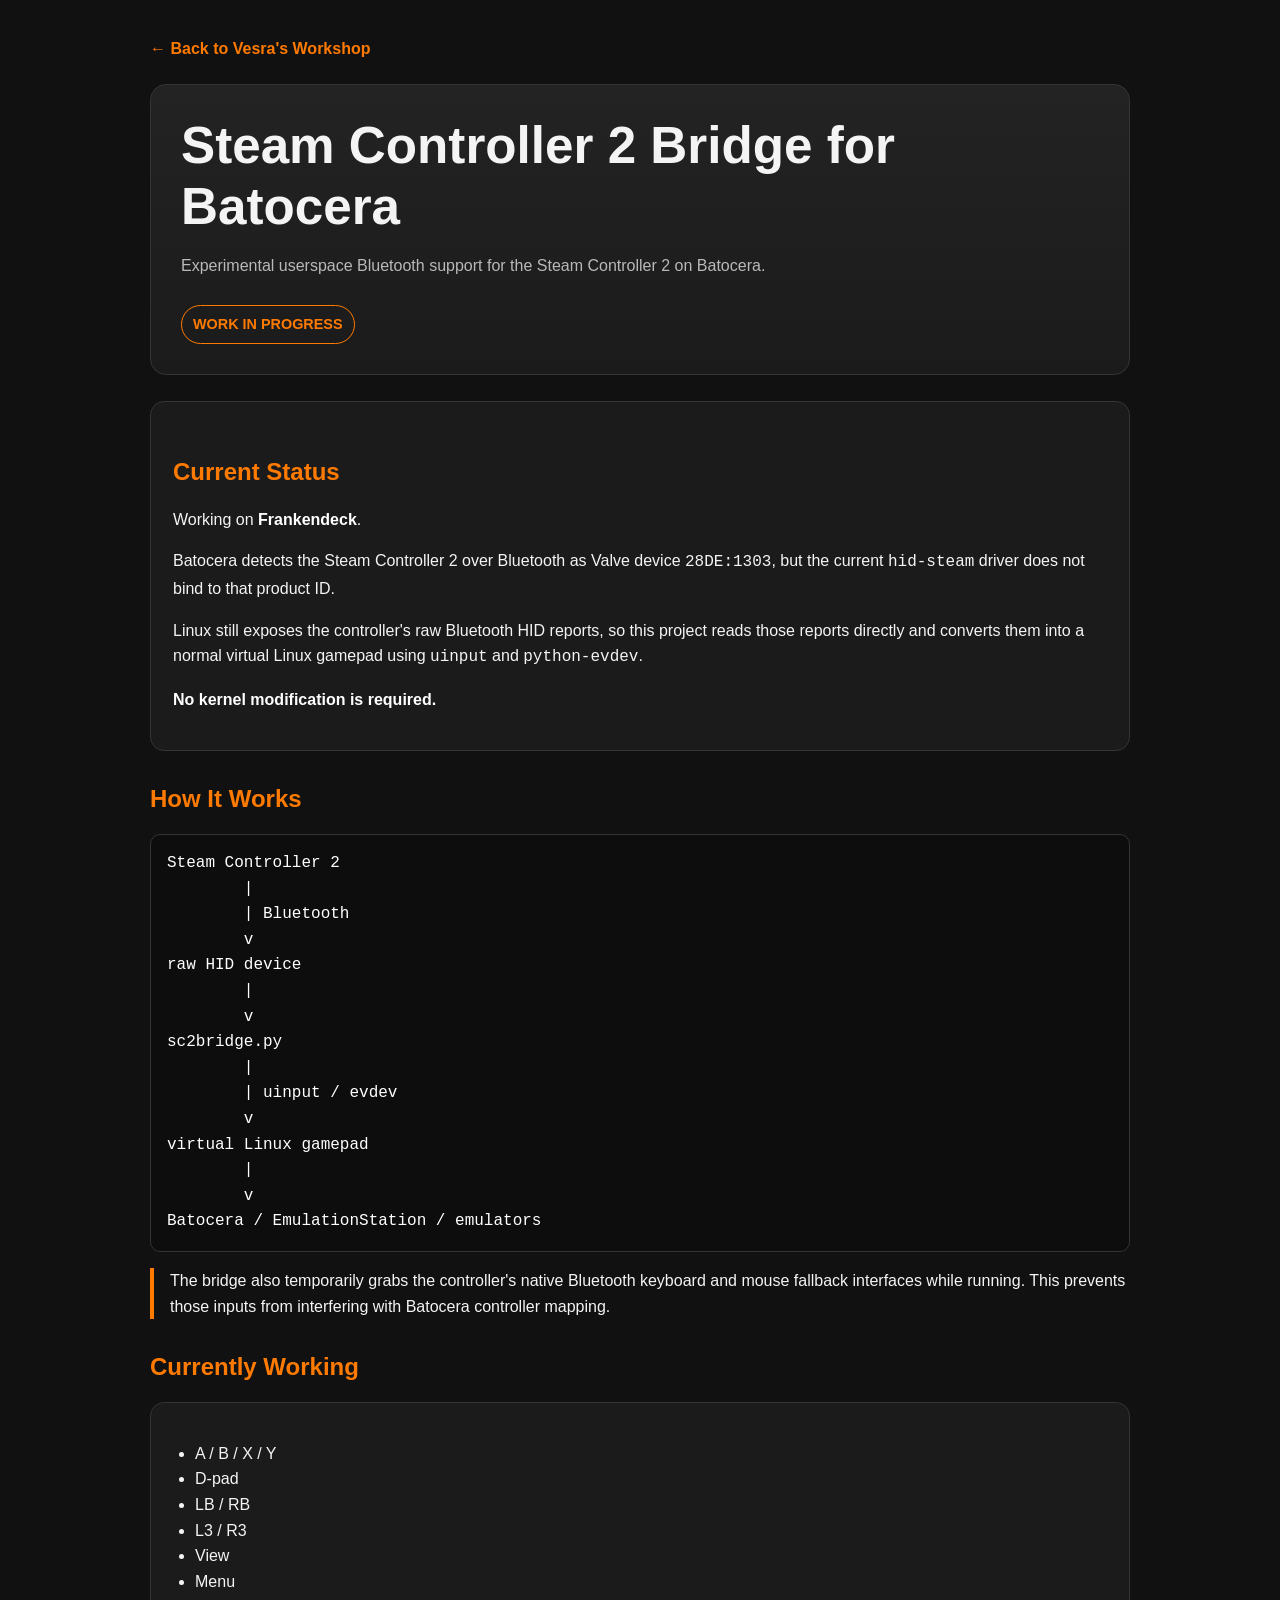
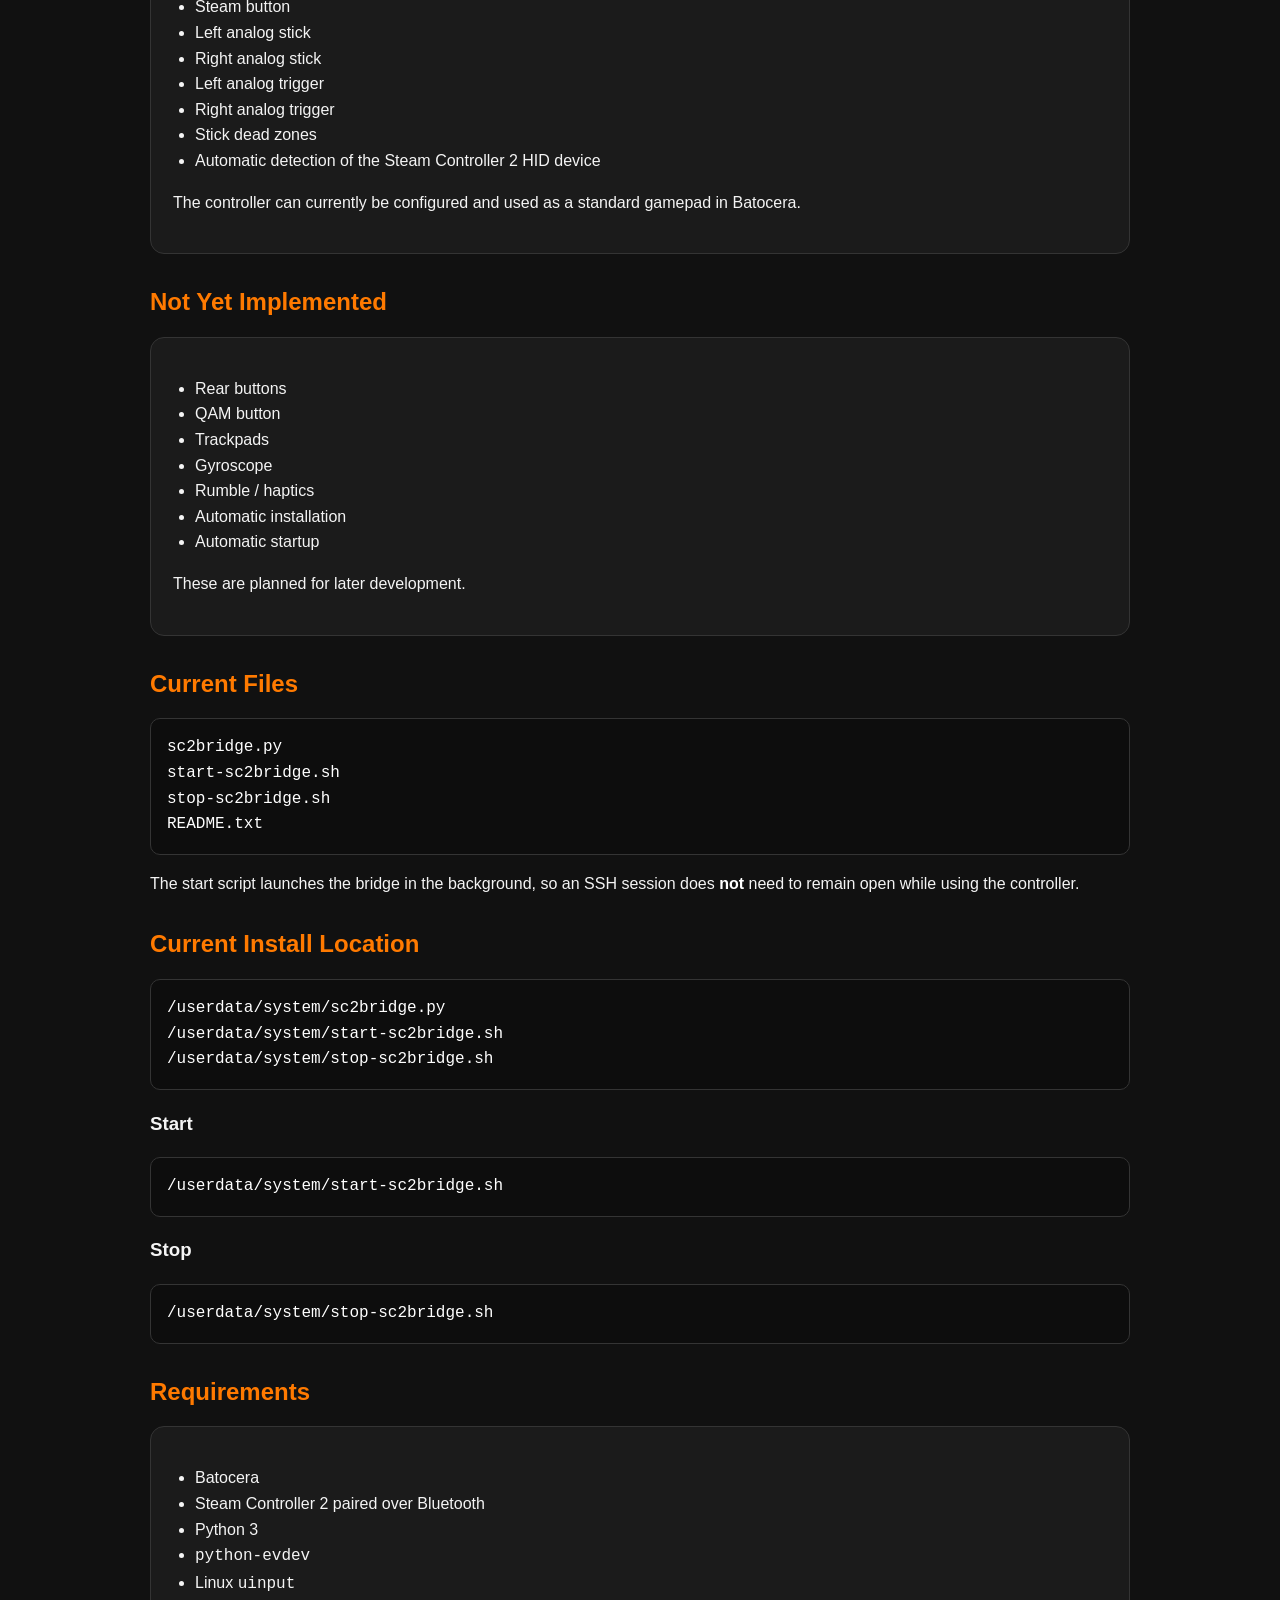
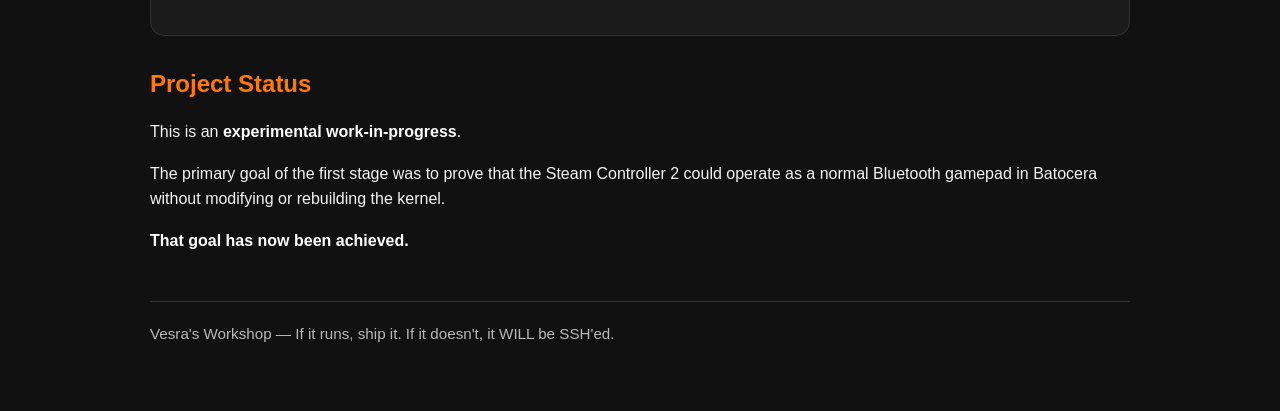
==== guides/steam-controller-2-bridge.html @ 899da5ed "Add files via upload sc2b guide added" ====
<!DOCTYPE html>
<html lang="en">
<head>
  <meta charset="UTF-8">
  <meta name="viewport" content="width=device-width, initial-scale=1.0">
  <title>Steam Controller 2 Bridge for Batocera | Vesra's Workshop</title>
  <meta name="description" content="Experimental userspace Bluetooth support for the Steam Controller 2 on Batocera.">
  <style>
    :root {
      --bg: #111;
      --panel: #1b1b1b;
      --panel2: #232323;
      --text: #f4f4f4;
      --muted: #b9b9b9;
      --accent: #ff7a00;
      --border: #343434;
      --code: #0d0d0d;
    }

    * { box-sizing: border-box; }

    body {
      margin: 0;
      background: var(--bg);
      color: var(--text);
      font-family: Arial, Helvetica, sans-serif;
      line-height: 1.6;
    }

    .wrap {
      width: min(100% - 32px, 980px);
      margin: 0 auto;
      padding: 36px 0 64px;
    }

    .back {
      display: inline-block;
      margin-bottom: 22px;
      color: var(--accent);
      text-decoration: none;
      font-weight: 700;
    }

    .back:hover { text-decoration: underline; }

    .hero {
      background: linear-gradient(180deg, var(--panel2), var(--panel));
      border: 1px solid var(--border);
      border-radius: 16px;
      padding: 30px;
      margin-bottom: 26px;
    }

    h1, h2 { line-height: 1.2; }

    h1 {
      margin: 0 0 10px;
      font-size: clamp(2rem, 6vw, 3.2rem);
    }

    h2 {
      color: var(--accent);
      margin-top: 34px;
    }

    .status {
      display: inline-block;
      margin-top: 10px;
      padding: 7px 11px;
      border: 1px solid var(--accent);
      border-radius: 999px;
      color: var(--accent);
      font-weight: 700;
      font-size: .9rem;
    }

    .muted { color: var(--muted); }

    .card {
      background: var(--panel);
      border: 1px solid var(--border);
      border-radius: 14px;
      padding: 22px;
      margin: 18px 0;
    }

    ul { padding-left: 22px; }

    code {
      font-family: Consolas, "Liberation Mono", monospace;
    }

    pre {
      overflow-x: auto;
      background: var(--code);
      border: 1px solid var(--border);
      border-radius: 10px;
      padding: 16px;
      color: #fff;
    }

    .note {
      border-left: 4px solid var(--accent);
      padding-left: 16px;
    }

    footer {
      margin-top: 48px;
      color: var(--muted);
      font-size: .95rem;
      border-top: 1px solid var(--border);
      padding-top: 20px;
    }

    strong { color: #fff; }
  </style>
</head>
<body>
  <main class="wrap">
    <a class="back" href="../index.html">&larr; Back to Vesra's Workshop</a>

    <section class="hero">
      <h1>Steam Controller 2 Bridge for Batocera</h1>
      <p class="muted">
        Experimental userspace Bluetooth support for the Steam Controller 2 on Batocera.
      </p>
      <span class="status">WORK IN PROGRESS</span>
    </section>

    <section class="card">
      <h2>Current Status</h2>
      <p>
        Working on <strong>Frankendeck</strong>.
      </p>
      <p>
        Batocera detects the Steam Controller 2 over Bluetooth as Valve device
        <code>28DE:1303</code>, but the current <code>hid-steam</code> driver does not
        bind to that product ID.
      </p>
      <p>
        Linux still exposes the controller's raw Bluetooth HID reports, so this project
        reads those reports directly and converts them into a normal virtual Linux
        gamepad using <code>uinput</code> and <code>python-evdev</code>.
      </p>
      <p><strong>No kernel modification is required.</strong></p>
    </section>

    <h2>How It Works</h2>
    <pre><code>Steam Controller 2
        |
        | Bluetooth
        v
raw HID device
        |
        v
sc2bridge.py
        |
        | uinput / evdev
        v
virtual Linux gamepad
        |
        v
Batocera / EmulationStation / emulators</code></pre>

    <p class="note">
      The bridge also temporarily grabs the controller's native Bluetooth keyboard
      and mouse fallback interfaces while running. This prevents those inputs from
      interfering with Batocera controller mapping.
    </p>

    <h2>Currently Working</h2>
    <div class="card">
      <ul>
        <li>A / B / X / Y</li>
        <li>D-pad</li>
        <li>LB / RB</li>
        <li>L3 / R3</li>
        <li>View</li>
        <li>Menu</li>
        <li>Steam button</li>
        <li>Left analog stick</li>
        <li>Right analog stick</li>
        <li>Left analog trigger</li>
        <li>Right analog trigger</li>
        <li>Stick dead zones</li>
        <li>Automatic detection of the Steam Controller 2 HID device</li>
      </ul>
      <p>
        The controller can currently be configured and used as a standard gamepad in Batocera.
      </p>
    </div>

    <h2>Not Yet Implemented</h2>
    <div class="card">
      <ul>
        <li>Rear buttons</li>
        <li>QAM button</li>
        <li>Trackpads</li>
        <li>Gyroscope</li>
        <li>Rumble / haptics</li>
        <li>Automatic installation</li>
        <li>Automatic startup</li>
      </ul>
      <p>These are planned for later development.</p>
    </div>

    <h2>Current Files</h2>
    <pre><code>sc2bridge.py
start-sc2bridge.sh
stop-sc2bridge.sh
README.txt</code></pre>

    <p>
      The start script launches the bridge in the background, so an SSH session does
      <strong>not</strong> need to remain open while using the controller.
    </p>

    <h2>Current Install Location</h2>
    <pre><code>/userdata/system/sc2bridge.py
/userdata/system/start-sc2bridge.sh
/userdata/system/stop-sc2bridge.sh</code></pre>

    <h3>Start</h3>
    <pre><code>/userdata/system/start-sc2bridge.sh</code></pre>

    <h3>Stop</h3>
    <pre><code>/userdata/system/stop-sc2bridge.sh</code></pre>

    <h2>Requirements</h2>
    <div class="card">
      <ul>
        <li>Batocera</li>
        <li>Steam Controller 2 paired over Bluetooth</li>
        <li>Python 3</li>
        <li><code>python-evdev</code></li>
        <li>Linux <code>uinput</code></li>
      </ul>
    </div>

    <h2>Project Status</h2>
    <p>
      This is an <strong>experimental work-in-progress</strong>.
    </p>
    <p>
      The primary goal of the first stage was to prove that the Steam Controller 2 could
      operate as a normal Bluetooth gamepad in Batocera without modifying or rebuilding
      the kernel.
    </p>
    <p><strong>That goal has now been achieved.</strong></p>

    <footer>
      Vesra's Workshop &mdash; If it runs, ship it. If it doesn't, it WILL be SSH'ed.
    </footer>
  </main>
</body>
</html>
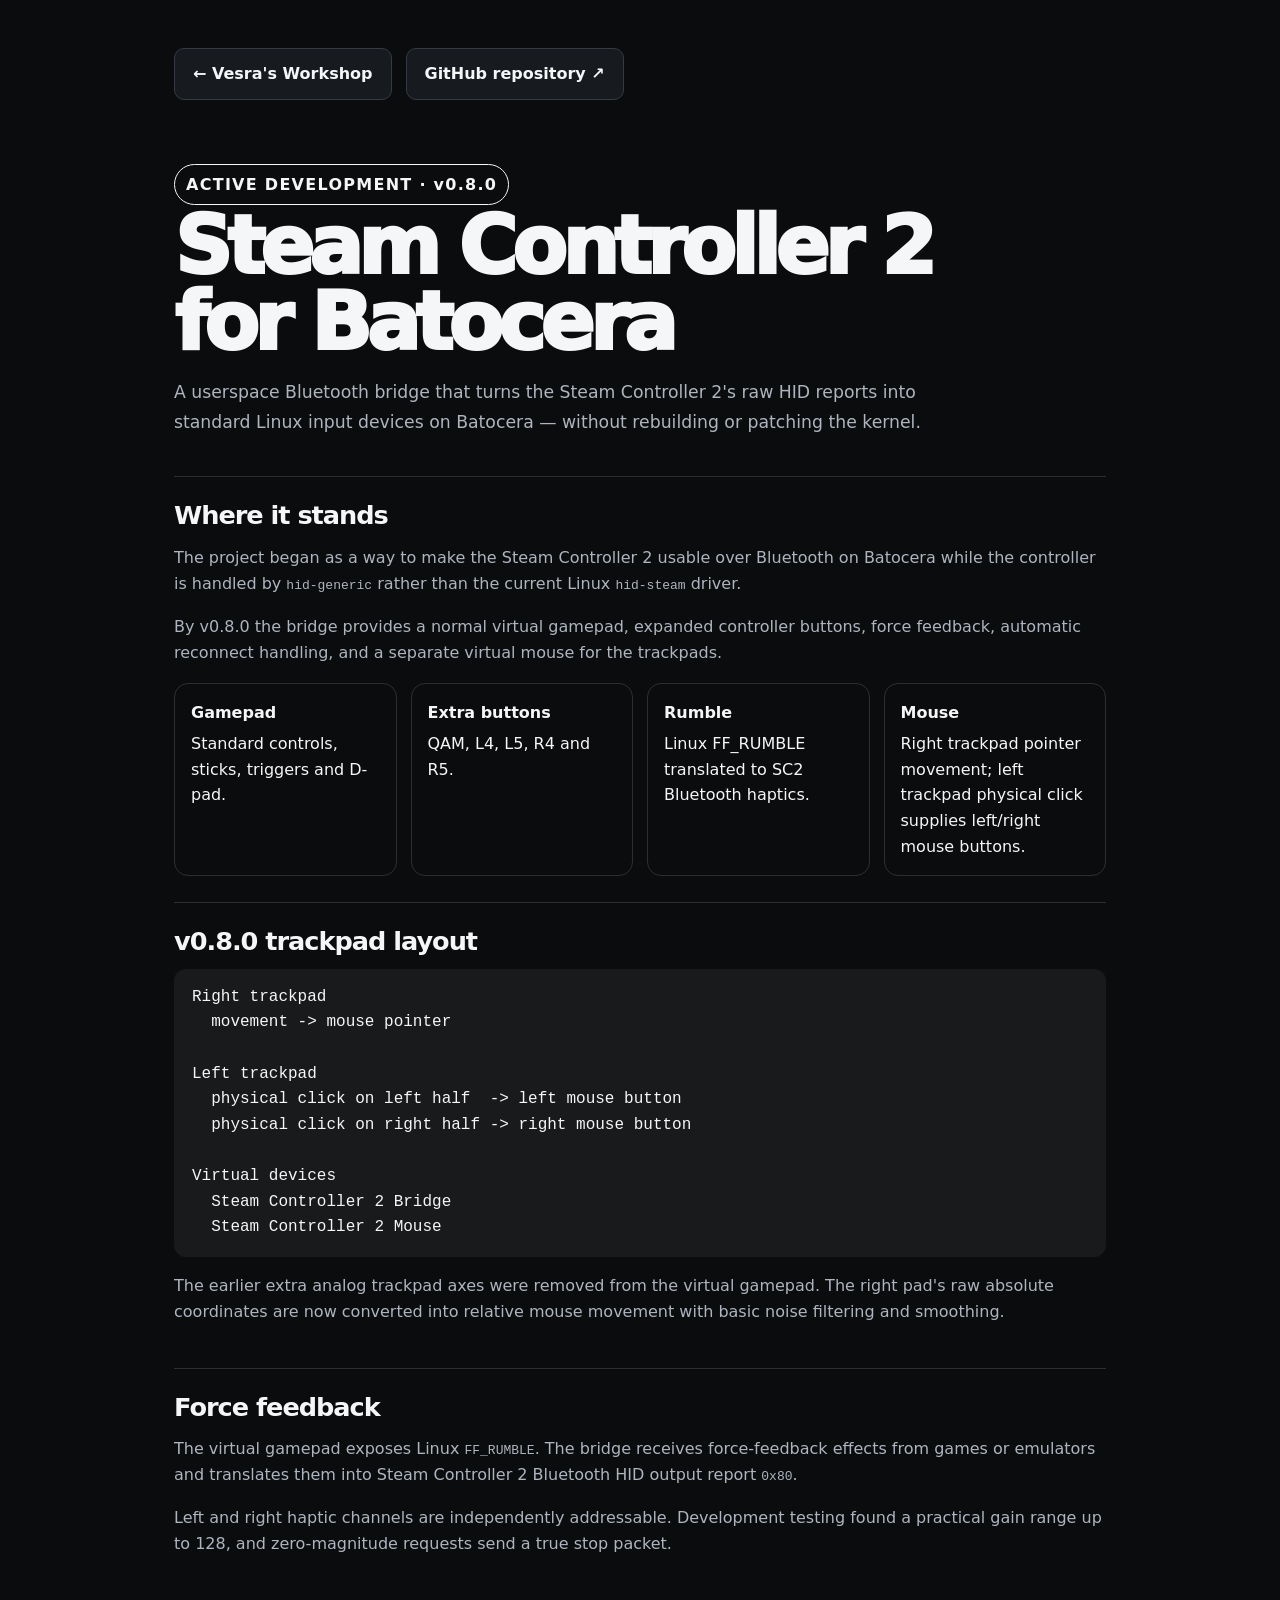
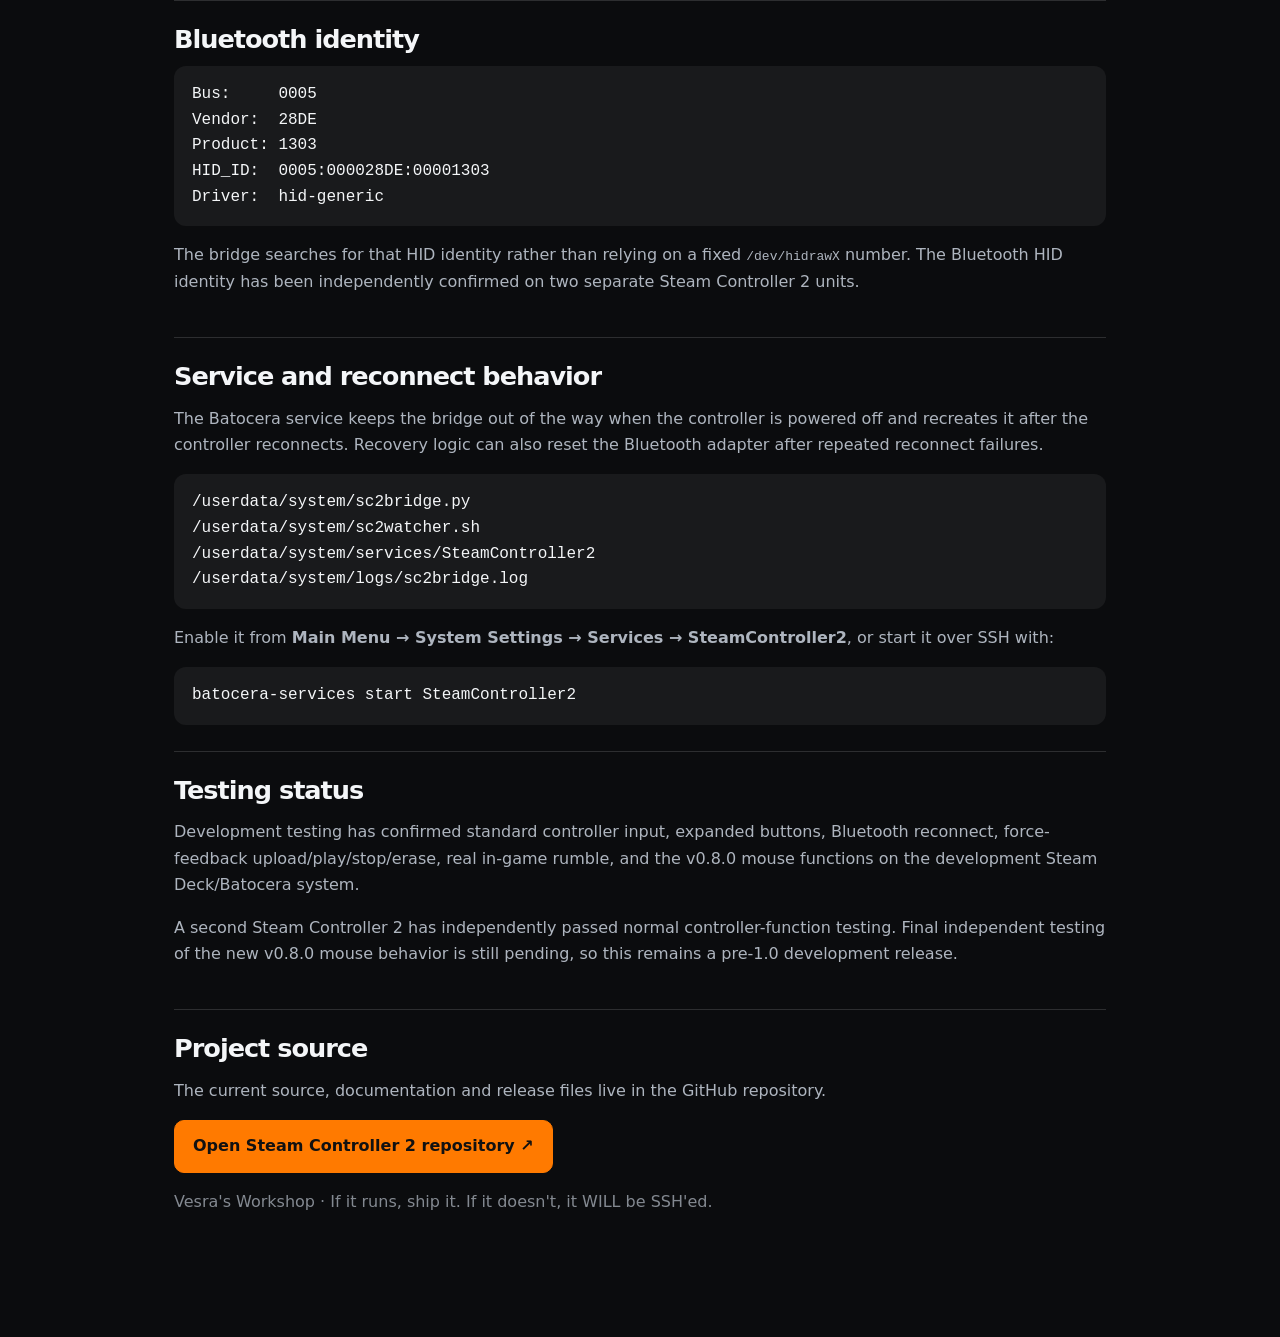
==== commit 3b589148: "fixed sc2 guide" ====
--- a/guides/steam-controller-2-bridge.html
+++ b/guides/steam-controller-2-bridge.html
@@ -1,256 +1,112 @@
-<!DOCTYPE html>
+<!doctype html>
 <html lang="en">
 <head>
-  <meta charset="UTF-8">
-  <meta name="viewport" content="width=device-width, initial-scale=1.0">
-  <title>Steam Controller 2 Bridge for Batocera | Vesra's Workshop</title>
-  <meta name="description" content="Experimental userspace Bluetooth support for the Steam Controller 2 on Batocera.">
+  <meta charset="utf-8">
+  <meta name="viewport" content="width=device-width, initial-scale=1">
+  <meta name="description" content="Steam Controller 2 for Batocera — v0.8.0 project progress from Vesra's Workshop.">
+  <meta name="theme-color" content="#0b0c0e">
+  <title>Steam Controller 2 for Batocera — Vesra's Workshop</title>
+  <link rel="stylesheet" href="../styles.css">
   <style>
-    :root {
-      --bg: #111;
-      --panel: #1b1b1b;
-      --panel2: #232323;
-      --text: #f4f4f4;
-      --muted: #b9b9b9;
-      --accent: #ff7a00;
-      --border: #343434;
-      --code: #0d0d0d;
-    }
-
-    * { box-sizing: border-box; }
-
-    body {
-      margin: 0;
-      background: var(--bg);
-      color: var(--text);
-      font-family: Arial, Helvetica, sans-serif;
-      line-height: 1.6;
-    }
-
-    .wrap {
-      width: min(100% - 32px, 980px);
-      margin: 0 auto;
-      padding: 36px 0 64px;
-    }
-
-    .back {
-      display: inline-block;
-      margin-bottom: 22px;
-      color: var(--accent);
-      text-decoration: none;
-      font-weight: 700;
-    }
-
-    .back:hover { text-decoration: underline; }
-
-    .hero {
-      background: linear-gradient(180deg, var(--panel2), var(--panel));
-      border: 1px solid var(--border);
-      border-radius: 16px;
-      padding: 30px;
-      margin-bottom: 26px;
-    }
-
-    h1, h2 { line-height: 1.2; }
-
-    h1 {
-      margin: 0 0 10px;
-      font-size: clamp(2rem, 6vw, 3.2rem);
-    }
-
-    h2 {
-      color: var(--accent);
-      margin-top: 34px;
-    }
-
-    .status {
-      display: inline-block;
-      margin-top: 10px;
-      padding: 7px 11px;
-      border: 1px solid var(--accent);
-      border-radius: 999px;
-      color: var(--accent);
-      font-weight: 700;
-      font-size: .9rem;
-    }
-
-    .muted { color: var(--muted); }
-
-    .card {
-      background: var(--panel);
-      border: 1px solid var(--border);
-      border-radius: 14px;
-      padding: 22px;
-      margin: 18px 0;
-    }
-
-    ul { padding-left: 22px; }
-
-    code {
-      font-family: Consolas, "Liberation Mono", monospace;
-    }
-
-    pre {
-      overflow-x: auto;
-      background: var(--code);
-      border: 1px solid var(--border);
-      border-radius: 10px;
-      padding: 16px;
-      color: #fff;
-    }
-
-    .note {
-      border-left: 4px solid var(--accent);
-      padding-left: 16px;
-    }
-
-    footer {
-      margin-top: 48px;
-      color: var(--muted);
-      font-size: .95rem;
-      border-top: 1px solid var(--border);
-      padding-top: 20px;
-    }
-
-    strong { color: #fff; }
+    .guide-wrap{max-width:980px;margin:0 auto;padding:48px 24px 80px}
+    .guide-top{display:flex;gap:14px;flex-wrap:wrap;margin-bottom:28px}
+    .guide-top a{text-decoration:none}
+    .guide-hero{padding:36px 0 22px}
+    .guide-hero h1{margin:.25rem 0 1rem;font-size:clamp(2.2rem,7vw,5rem);line-height:.95}
+    .guide-hero p{max-width:760px;font-size:1.08rem;line-height:1.7}
+    .version-pill{display:inline-block;padding:7px 11px;border:1px solid currentColor;border-radius:999px;font-weight:700;letter-spacing:.08em}
+    .guide-section{padding:26px 0;border-top:1px solid rgba(255,255,255,.14)}
+    .guide-section h2{margin:0 0 14px;font-size:1.6rem}
+    .guide-section h3{margin:22px 0 8px}
+    .guide-section p,.guide-section li{line-height:1.65}
+    .guide-section ul{padding-left:1.2rem}
+    .codebox{padding:16px 18px;border-radius:12px;background:rgba(255,255,255,.06);overflow:auto;font-family:ui-monospace,SFMono-Regular,Menlo,Consolas,monospace;white-space:pre-wrap}
+    .status-grid{display:grid;grid-template-columns:repeat(auto-fit,minmax(220px,1fr));gap:14px;margin-top:16px}
+    .status-card{padding:16px;border:1px solid rgba(255,255,255,.14);border-radius:14px}
+    .status-card strong{display:block;margin-bottom:6px}
+    .muted{opacity:.74}
   </style>
 </head>
 <body>
-  <main class="wrap">
-    <a class="back" href="../index.html">&larr; Back to Vesra's Workshop</a>
+  <main class="guide-wrap">
+    <div class="guide-top">
+      <a class="button" href="../index.html">← Vesra's Workshop</a>
+      <a class="button" href="https://github.com/Vesra-g94/Steam-Controller-2-for-batocera" target="_blank" rel="noopener">GitHub repository ↗</a>
+    </div>
 
-    <section class="hero">
-      <h1>Steam Controller 2 Bridge for Batocera</h1>
-      <p class="muted">
-        Experimental userspace Bluetooth support for the Steam Controller 2 on Batocera.
-      </p>
-      <span class="status">WORK IN PROGRESS</span>
+    <header class="guide-hero">
+      <span class="version-pill">ACTIVE DEVELOPMENT · v0.8.0</span>
+      <h1>Steam Controller 2<br>for Batocera</h1>
+      <p>A userspace Bluetooth bridge that turns the Steam Controller 2's raw HID reports into standard Linux input devices on Batocera — without rebuilding or patching the kernel.</p>
+    </header>
+
+    <section class="guide-section">
+      <h2>Where it stands</h2>
+      <p>The project began as a way to make the Steam Controller 2 usable over Bluetooth on Batocera while the controller is handled by <code>hid-generic</code> rather than the current Linux <code>hid-steam</code> driver.</p>
+      <p>By v0.8.0 the bridge provides a normal virtual gamepad, expanded controller buttons, force feedback, automatic reconnect handling, and a separate virtual mouse for the trackpads.</p>
+
+      <div class="status-grid">
+        <div class="status-card"><strong>Gamepad</strong>Standard controls, sticks, triggers and D-pad.</div>
+        <div class="status-card"><strong>Extra buttons</strong>QAM, L4, L5, R4 and R5.</div>
+        <div class="status-card"><strong>Rumble</strong>Linux FF_RUMBLE translated to SC2 Bluetooth haptics.</div>
+        <div class="status-card"><strong>Mouse</strong>Right trackpad pointer movement; left trackpad physical click supplies left/right mouse buttons.</div>
+      </div>
     </section>
 
-    <section class="card">
-      <h2>Current Status</h2>
-      <p>
-        Working on <strong>Frankendeck</strong>.
-      </p>
-      <p>
-        Batocera detects the Steam Controller 2 over Bluetooth as Valve device
-        <code>28DE:1303</code>, but the current <code>hid-steam</code> driver does not
-        bind to that product ID.
-      </p>
-      <p>
-        Linux still exposes the controller's raw Bluetooth HID reports, so this project
-        reads those reports directly and converts them into a normal virtual Linux
-        gamepad using <code>uinput</code> and <code>python-evdev</code>.
-      </p>
-      <p><strong>No kernel modification is required.</strong></p>
+    <section class="guide-section">
+      <h2>v0.8.0 trackpad layout</h2>
+      <div class="codebox">Right trackpad
+  movement -> mouse pointer
+
+Left trackpad
+  physical click on left half  -> left mouse button
+  physical click on right half -> right mouse button
+
+Virtual devices
+  Steam Controller 2 Bridge
+  Steam Controller 2 Mouse</div>
+      <p>The earlier extra analog trackpad axes were removed from the virtual gamepad. The right pad's raw absolute coordinates are now converted into relative mouse movement with basic noise filtering and smoothing.</p>
     </section>
 
-    <h2>How It Works</h2>
-    <pre><code>Steam Controller 2
-        |
-        | Bluetooth
-        v
-raw HID device
-        |
-        v
-sc2bridge.py
-        |
-        | uinput / evdev
-        v
-virtual Linux gamepad
-        |
-        v
-Batocera / EmulationStation / emulators</code></pre>
+    <section class="guide-section">
+      <h2>Force feedback</h2>
+      <p>The virtual gamepad exposes Linux <code>FF_RUMBLE</code>. The bridge receives force-feedback effects from games or emulators and translates them into Steam Controller 2 Bluetooth HID output report <code>0x80</code>.</p>
+      <p>Left and right haptic channels are independently addressable. Development testing found a practical gain range up to 128, and zero-magnitude requests send a true stop packet.</p>
+    </section>
 
-    <p class="note">
-      The bridge also temporarily grabs the controller's native Bluetooth keyboard
-      and mouse fallback interfaces while running. This prevents those inputs from
-      interfering with Batocera controller mapping.
-    </p>
+    <section class="guide-section">
+      <h2>Bluetooth identity</h2>
+      <div class="codebox">Bus:     0005
+Vendor:  28DE
+Product: 1303
+HID_ID:  0005:000028DE:00001303
+Driver:  hid-generic</div>
+      <p>The bridge searches for that HID identity rather than relying on a fixed <code>/dev/hidrawX</code> number. The Bluetooth HID identity has been independently confirmed on two separate Steam Controller 2 units.</p>
+    </section>
 
-    <h2>Currently Working</h2>
-    <div class="card">
-      <ul>
-        <li>A / B / X / Y</li>
-        <li>D-pad</li>
-        <li>LB / RB</li>
-        <li>L3 / R3</li>
-        <li>View</li>
-        <li>Menu</li>
-        <li>Steam button</li>
-        <li>Left analog stick</li>
-        <li>Right analog stick</li>
-        <li>Left analog trigger</li>
-        <li>Right analog trigger</li>
-        <li>Stick dead zones</li>
-        <li>Automatic detection of the Steam Controller 2 HID device</li>
-      </ul>
-      <p>
-        The controller can currently be configured and used as a standard gamepad in Batocera.
-      </p>
-    </div>
+    <section class="guide-section">
+      <h2>Service and reconnect behavior</h2>
+      <p>The Batocera service keeps the bridge out of the way when the controller is powered off and recreates it after the controller reconnects. Recovery logic can also reset the Bluetooth adapter after repeated reconnect failures.</p>
+      <div class="codebox">/userdata/system/sc2bridge.py
+/userdata/system/sc2watcher.sh
+/userdata/system/services/SteamController2
+/userdata/system/logs/sc2bridge.log</div>
+      <p>Enable it from <strong>Main Menu → System Settings → Services → SteamController2</strong>, or start it over SSH with:</p>
+      <div class="codebox">batocera-services start SteamController2</div>
+    </section>
 
-    <h2>Not Yet Implemented</h2>
-    <div class="card">
-      <ul>
-        <li>Rear buttons</li>
-        <li>QAM button</li>
-        <li>Trackpads</li>
-        <li>Gyroscope</li>
-        <li>Rumble / haptics</li>
-        <li>Automatic installation</li>
-        <li>Automatic startup</li>
-      </ul>
-      <p>These are planned for later development.</p>
-    </div>
+    <section class="guide-section">
+      <h2>Testing status</h2>
+      <p>Development testing has confirmed standard controller input, expanded buttons, Bluetooth reconnect, force-feedback upload/play/stop/erase, real in-game rumble, and the v0.8.0 mouse functions on the development Steam Deck/Batocera system.</p>
+      <p>A second Steam Controller 2 has independently passed normal controller-function testing. Final independent testing of the new v0.8.0 mouse behavior is still pending, so this remains a pre-1.0 development release.</p>
+    </section>
 
-    <h2>Current Files</h2>
-    <pre><code>sc2bridge.py
-start-sc2bridge.sh
-stop-sc2bridge.sh
-README.txt</code></pre>
-
-    <p>
-      The start script launches the bridge in the background, so an SSH session does
-      <strong>not</strong> need to remain open while using the controller.
-    </p>
-
-    <h2>Current Install Location</h2>
-    <pre><code>/userdata/system/sc2bridge.py
-/userdata/system/start-sc2bridge.sh
-/userdata/system/stop-sc2bridge.sh</code></pre>
-
-    <h3>Start</h3>
-    <pre><code>/userdata/system/start-sc2bridge.sh</code></pre>
-
-    <h3>Stop</h3>
-    <pre><code>/userdata/system/stop-sc2bridge.sh</code></pre>
-
-    <h2>Requirements</h2>
-    <div class="card">
-      <ul>
-        <li>Batocera</li>
-        <li>Steam Controller 2 paired over Bluetooth</li>
-        <li>Python 3</li>
-        <li><code>python-evdev</code></li>
-        <li>Linux <code>uinput</code></li>
-      </ul>
-    </div>
-
-    <h2>Project Status</h2>
-    <p>
-      This is an <strong>experimental work-in-progress</strong>.
-    </p>
-    <p>
-      The primary goal of the first stage was to prove that the Steam Controller 2 could
-      operate as a normal Bluetooth gamepad in Batocera without modifying or rebuilding
-      the kernel.
-    </p>
-    <p><strong>That goal has now been achieved.</strong></p>
-
-    <footer>
-      Vesra's Workshop &mdash; If it runs, ship it. If it doesn't, it WILL be SSH'ed.
-    </footer>
+    <section class="guide-section">
+      <h2>Project source</h2>
+      <p>The current source, documentation and release files live in the GitHub repository.</p>
+      <p><a class="button primary" href="https://github.com/Vesra-g94/Steam-Controller-2-for-batocera" target="_blank" rel="noopener">Open Steam Controller 2 repository ↗</a></p>
+      <p class="muted">Vesra's Workshop · If it runs, ship it. If it doesn't, it WILL be SSH'ed.</p>
+    </section>
   </main>
 </body>
 </html>
--- a/styles.css
+++ b/styles.css
@@ -0,0 +1,412 @@
+:root {
+  --bg: #0b0c0e;
+  --bg2: #111317;
+  --panel: #181b20;
+  --line: #2a2f37;
+  --text: #f4f6f8;
+  --muted: #aeb5bf;
+  --muted2: #7c8490;
+  --orange: #ff7a00;
+  --orange2: #ff9b3d;
+  --max: 1120px;
+}
+
+* { box-sizing: border-box; }
+html { scroll-behavior: smooth; }
+body {
+  margin: 0;
+  font-family: Inter, ui-sans-serif, system-ui, -apple-system, BlinkMacSystemFont, "Segoe UI", sans-serif;
+  color: var(--text);
+  background: var(--bg);
+  line-height: 1.6;
+}
+a { color: inherit; text-decoration: none; }
+.wrap { width: min(calc(100% - 40px), var(--max)); margin: 0 auto; }
+
+.hero {
+  min-height: 92vh;
+  position: relative;
+  overflow: hidden;
+  background:
+    radial-gradient(circle at 77% 28%, rgba(255,122,0,.20), transparent 28%),
+    linear-gradient(135deg, #090a0c 0%, #101216 60%, #17120d 100%);
+  border-bottom: 1px solid var(--line);
+}
+.nav {
+  min-height: 76px;
+  display: flex;
+  align-items: center;
+  justify-content: space-between;
+  position: relative;
+  z-index: 2;
+}
+.brand { font-weight: 900; letter-spacing: .075em; display: inline-flex; align-items: center; gap: 10px; }
+.brand-logo {
+  width: 44px;
+  height: 44px;
+  object-fit: contain;
+  border-radius: 10px;
+  filter: drop-shadow(0 0 10px rgba(255,122,0,.2));
+}
+.navlinks { display: flex; gap: 26px; color: var(--muted); font-weight: 650; }
+.navlinks a:hover { color: var(--orange); }
+.hero-grid {
+  min-height: calc(92vh - 76px);
+  display: grid;
+  grid-template-columns: 1.15fr .85fr;
+  align-items: center;
+  gap: 40px;
+  position: relative;
+  z-index: 1;
+  padding: 40px 0 110px;
+}
+.hero-content {
+  display: flex;
+  flex-direction: column;
+  justify-content: center;
+  align-items: flex-start;
+}
+.hero-logo-wrap {
+  display: flex;
+  align-items: center;
+  justify-content: center;
+  min-height: 480px;
+}
+.hero-logo {
+  width: min(100%, 520px);
+  height: auto;
+  object-fit: contain;
+  filter: drop-shadow(0 18px 40px rgba(0,0,0,.55)) drop-shadow(0 0 28px rgba(255,122,0,.15));
+}
+.eyebrow {
+  color: var(--orange);
+  letter-spacing: .16em;
+  font-weight: 850;
+  font-size: .78rem;
+  margin: 0 0 14px;
+}
+h1 {
+  font-size: clamp(4rem, 10vw, 8.8rem);
+  line-height: .83;
+  margin: 0;
+  letter-spacing: -.065em;
+  font-weight: 1000;
+}
+h1 span { color: var(--orange); }
+.tagline {
+  margin: 32px 0 0;
+  font-size: clamp(1.05rem, 2vw, 1.5rem);
+  color: #d8dde4;
+}
+.tagline strong { color: #fff; }
+.actions { display: flex; gap: 12px; margin-top: 34px; flex-wrap: wrap; }
+.actions.compact { margin-top: 24px; }
+.button {
+  display: inline-flex;
+  align-items: center;
+  justify-content: center;
+  padding: 12px 18px;
+  border: 1px solid #353a43;
+  border-radius: 10px;
+  font-weight: 800;
+  background: #171a1f;
+  transition: transform .16s ease, border-color .16s ease, background .16s ease;
+}
+.button:hover { border-color: #59616d; transform: translateY(-2px); }
+.button.primary { background: var(--orange); color: #111; border-color: var(--orange); }
+.button.primary:hover { background: var(--orange2); }
+.scroll-cue {
+  position: absolute;
+  z-index: 2;
+  left: 50%;
+  bottom: 22px;
+  transform: translateX(-50%);
+  width: 38px;
+  height: 38px;
+  display: grid;
+  place-items: center;
+  border: 1px solid var(--line);
+  border-radius: 50%;
+  color: var(--muted);
+}
+
+.section { padding: 92px 0; }
+.section-dark { background: var(--bg2); border-top: 1px solid var(--line); border-bottom: 1px solid var(--line); }
+.section-heading { margin-bottom: 34px; }
+.split-heading { display: flex; justify-content: space-between; align-items: end; gap: 34px; }
+.section-copy { max-width: 460px; margin: 0; }
+h2 { font-size: clamp(2.2rem, 5vw, 4rem); margin: 0; letter-spacing: -.04em; line-height: 1; }
+h3 { margin: 0 0 12px; font-size: 1.28rem; }
+p { color: var(--muted); }
+.grid { display: grid; gap: 18px; }
+.cards { grid-template-columns: repeat(3, 1fr); margin-top: 18px; }
+
+.project-hero {
+  display: grid;
+  grid-template-columns: 1.35fr .65fr;
+  min-height: 370px;
+  background:
+    radial-gradient(circle at 82% 35%, rgba(255,122,0,.20), transparent 34%),
+    linear-gradient(145deg, #1a1d22, #111317);
+  border: 1px solid rgba(255,122,0,.55);
+  border-radius: 20px;
+  overflow: hidden;
+}
+.project-hero-copy { padding: clamp(28px, 5vw, 56px); align-self: center; }
+.project-hero h3 { font-size: clamp(2rem, 4vw, 3.4rem); letter-spacing: -.04em; line-height: 1; }
+.project-hero p { max-width: 680px; }
+.project-mark {
+  display: flex;
+  align-items: center;
+  justify-content: center;
+  font-size: clamp(6rem, 14vw, 11rem);
+  font-weight: 1000;
+  letter-spacing: -.12em;
+  color: rgba(255,255,255,.06);
+  transform: rotate(-6deg);
+}
+.project-mark span { color: rgba(255,122,0,.18); }
+.badge {
+  display: inline-block;
+  background: var(--orange);
+  color: #111;
+  font-size: .7rem;
+  font-weight: 950;
+  padding: 4px 8px;
+  border-radius: 999px;
+  margin-bottom: 18px;
+}
+.project-tags { display: flex; flex-wrap: wrap; gap: 8px; margin-top: 18px; }
+.project-tags span, .mini-badge {
+  padding: 5px 9px;
+  border-radius: 999px;
+  background: #20242a;
+  border: 1px solid #323842;
+  color: #c8ced6;
+  font-size: .72rem;
+  font-weight: 800;
+  letter-spacing: .05em;
+}
+.card, .panel {
+  background: linear-gradient(180deg, #191c21, #14171b);
+  border: 1px solid var(--line);
+  border-radius: 16px;
+  padding: 26px;
+}
+.card { min-height: 240px; display: flex; flex-direction: column; }
+.card p { flex: 1; }
+.card-topline { display: flex; align-items: center; justify-content: space-between; gap: 10px; margin-bottom: 24px; }
+.status { color: var(--orange); font-weight: 850; font-size: .76rem; letter-spacing: .08em; }
+.text-link { color: var(--orange); font-weight: 800; }
+.text-link:hover { color: var(--orange2); }
+.text-muted { color: var(--muted2); font-size: .92rem; }
+
+
+.repo-grid {
+  display: grid;
+  grid-template-columns: repeat(3, 1fr);
+  gap: 18px;
+  margin-top: 18px;
+}
+.repo-card {
+  min-height: 285px;
+  display: flex;
+  flex-direction: column;
+  padding: 28px;
+  background: linear-gradient(180deg, #191c21, #121519);
+  border: 1px solid var(--line);
+  border-radius: 16px;
+  transition: transform .16s ease, border-color .16s ease, background .16s ease;
+}
+.repo-card:hover {
+  transform: translateY(-5px);
+  border-color: rgba(255,122,0,.7);
+  background: linear-gradient(180deg, #1d2025, #15181c);
+}
+.repo-card-top {
+  display: flex;
+  align-items: center;
+  justify-content: space-between;
+  gap: 12px;
+  margin-bottom: 28px;
+}
+.repo-card h3 { font-size: 1.45rem; }
+.repo-card p { flex: 1; margin-bottom: 28px; }
+.repo-footer {
+  display: flex;
+  align-items: center;
+  justify-content: space-between;
+  gap: 12px;
+  color: var(--orange);
+  font-weight: 850;
+}
+.repo-arrow { font-size: 1.2rem; transition: transform .16s ease; }
+.repo-card:hover .repo-arrow { transform: translate(3px,-3px); }
+.github-strip {
+  margin-top: 18px;
+  padding: 24px 26px;
+  display: flex;
+  align-items: center;
+  justify-content: space-between;
+  gap: 28px;
+  background: #0d0f12;
+  border: 1px solid var(--line);
+  border-radius: 16px;
+}
+.github-strip strong { display: block; margin: 12px 0 4px; font-size: 1.08rem; }
+.github-strip p { margin: 0; max-width: 720px; }
+
+.manifesto { border-top: 1px solid var(--line); border-bottom: 1px solid var(--line); background: #08090b; overflow: hidden; }
+.manifesto-inner {
+  min-height: 90px;
+  display: flex;
+  align-items: center;
+  justify-content: space-between;
+  gap: 18px;
+  white-space: nowrap;
+}
+.manifesto p { margin: 0; color: #fff; font-weight: 1000; letter-spacing: .06em; }
+.manifesto span { color: var(--orange); font-weight: 1000; }
+
+.guide-grid { grid-template-columns: repeat(3, 1fr); }
+.panel.numbered { position: relative; overflow: hidden; min-height: 250px; }
+.number {
+  display: block;
+  color: var(--orange);
+  font-weight: 1000;
+  font-size: .82rem;
+  letter-spacing: .1em;
+  margin-bottom: 54px;
+}
+.panel.numbered::after {
+  content: "";
+  position: absolute;
+  width: 130px;
+  height: 130px;
+  border: 24px solid rgba(255,122,0,.035);
+  border-radius: 50%;
+  right: -60px;
+  bottom: -60px;
+}
+
+.download-grid { display: grid; gap: 12px; }
+.download-card {
+  display: grid;
+  grid-template-columns: auto 1fr auto;
+  align-items: center;
+  gap: 18px;
+  padding: 18px 20px;
+  background: linear-gradient(180deg, #181b20, #13161a);
+  border: 1px solid var(--line);
+  border-radius: 14px;
+  transition: transform .15s ease, border-color .15s ease;
+}
+.download-card:hover { transform: translateX(4px); border-color: rgba(255,122,0,.55); }
+.download-icon {
+  width: 42px;
+  height: 42px;
+  border-radius: 10px;
+  background: var(--orange);
+  color: #111;
+  display: grid;
+  place-items: center;
+  font-weight: 1000;
+}
+.download-card strong { display: block; }
+.download-card small { display: block; color: var(--muted); margin-top: 2px; }
+.arrow { color: var(--orange); font-size: 1.2rem; }
+
+.about { display: grid; grid-template-columns: .8fr 1.2fr; gap: 50px; align-items: start; }
+.about p { font-size: 1.1rem; margin-top: 0; }
+.about-small { color: var(--muted2) !important; font-size: .95rem !important; }
+
+footer { padding: 28px 0; }
+.footer-inner { display: flex; justify-content: space-between; gap: 20px; color: #818995; font-size: .9rem; }
+.footer-inner a:hover { color: var(--orange); }
+
+@media (max-width: 900px) {
+  .cards, .guide-grid, .project-hero, .about, .hero-grid, .repo-grid { grid-template-columns: 1fr; }
+  .hero-grid { padding-top: 70px; }
+  .hero-logo-wrap { min-height: auto; padding: 0 0 20px; }
+  .hero-logo { width: min(72vw, 420px); }
+  .project-mark { min-height: 180px; border-top: 1px solid var(--line); }
+  .github-strip { align-items: flex-start; flex-direction: column; }
+  .split-heading { align-items: flex-start; flex-direction: column; }
+}
+
+@media (max-width: 700px) {
+  .wrap { width: min(calc(100% - 28px), var(--max)); }
+  .navlinks { display: none; }
+  .brand { font-size: .85rem; }
+  .brand-logo { width: 38px; height: 38px; }
+  .hero { min-height: 82vh; }
+    .section { padding: 70px 0; }
+  .manifesto-inner { justify-content: flex-start; overflow-x: auto; }
+  .manifesto p { font-size: .88rem; }
+  .footer-inner { flex-direction: column; }
+}
+
+
+.workshop-showcase {
+  padding: 2rem 0 1rem;
+}
+
+.workshop-showcase .container {
+  max-width: 1320px;
+  display: flex;
+  justify-content: center;
+}
+
+.workshop-showcase img {
+  display: block;
+  width: min(100%, 1120px);
+  height: auto;
+  margin-inline: auto;
+  border-radius: 18px;
+  border: 1px solid rgba(255, 122, 0, 0.28);
+  box-shadow: 0 18px 50px rgba(0,0,0,.45), 0 0 30px rgba(255,122,0,.08);
+}
+
+@media (max-width: 700px) {
+  .workshop-showcase {
+    padding-top: 1.2rem;
+  }
+  .workshop-showcase img {
+    border-radius: 12px;
+  }
+}
+
+/* Guide pages */
+.guide-card { display:flex; flex-direction:column; text-decoration:none; transition:transform .16s ease,border-color .16s ease; }
+.guide-card:hover { transform:translateY(-4px); border-color:rgba(255,122,0,.65); }
+.guide-card .text-link { margin-top:auto; padding-top:18px; }
+.article-shell { max-width: 900px; margin: 0 auto; }
+.article-hero { padding: 150px 0 56px; border-bottom:1px solid var(--line); background:radial-gradient(circle at 75% 20%, rgba(255,122,0,.12), transparent 28%), var(--bg); }
+.article-hero h1 { font-size:clamp(2.7rem,6vw,5rem); margin:.25em 0 .2em; line-height:.98; letter-spacing:-.05em; }
+.article-hero .lede { max-width:760px; font-size:1.15rem; }
+.article-body { padding:64px 0 96px; }
+.article-body h2 { font-size:2rem; margin:2.1em 0 .55em; }
+.article-body h3 { margin-top:1.8em; }
+.article-body p, .article-body li { color:var(--muted); line-height:1.75; }
+.article-body ul, .article-body ol { padding-left:1.35rem; }
+.article-body code { background:#171a1f; border:1px solid var(--line); border-radius:6px; padding:.12em .4em; color:#fff; }
+.codeblock { display:block; overflow:auto; background:#0d0f12; border:1px solid var(--line); border-left:3px solid var(--orange); border-radius:10px; padding:16px 18px; color:#f5f5f5; white-space:pre-wrap; }
+.article-nav { display:flex; justify-content:space-between; gap:18px; flex-wrap:wrap; margin-top:56px; padding-top:28px; border-top:1px solid var(--line); }
+.breadcrumb { color:var(--orange); font-weight:800; }
+@media (max-width: 760px) { .article-hero { padding-top:120px; } .article-body { padding-top:44px; } }
+
+
+.video-button {
+  border-color: rgba(255, 122, 0, .45);
+}
+.video-button:hover {
+  border-color: var(--orange);
+}
+.video-credit {
+  margin-top: 12px;
+  font-size: .9rem;
+  color: var(--muted2);
+}
+.video-credit strong {
+  color: #fff;
+}
